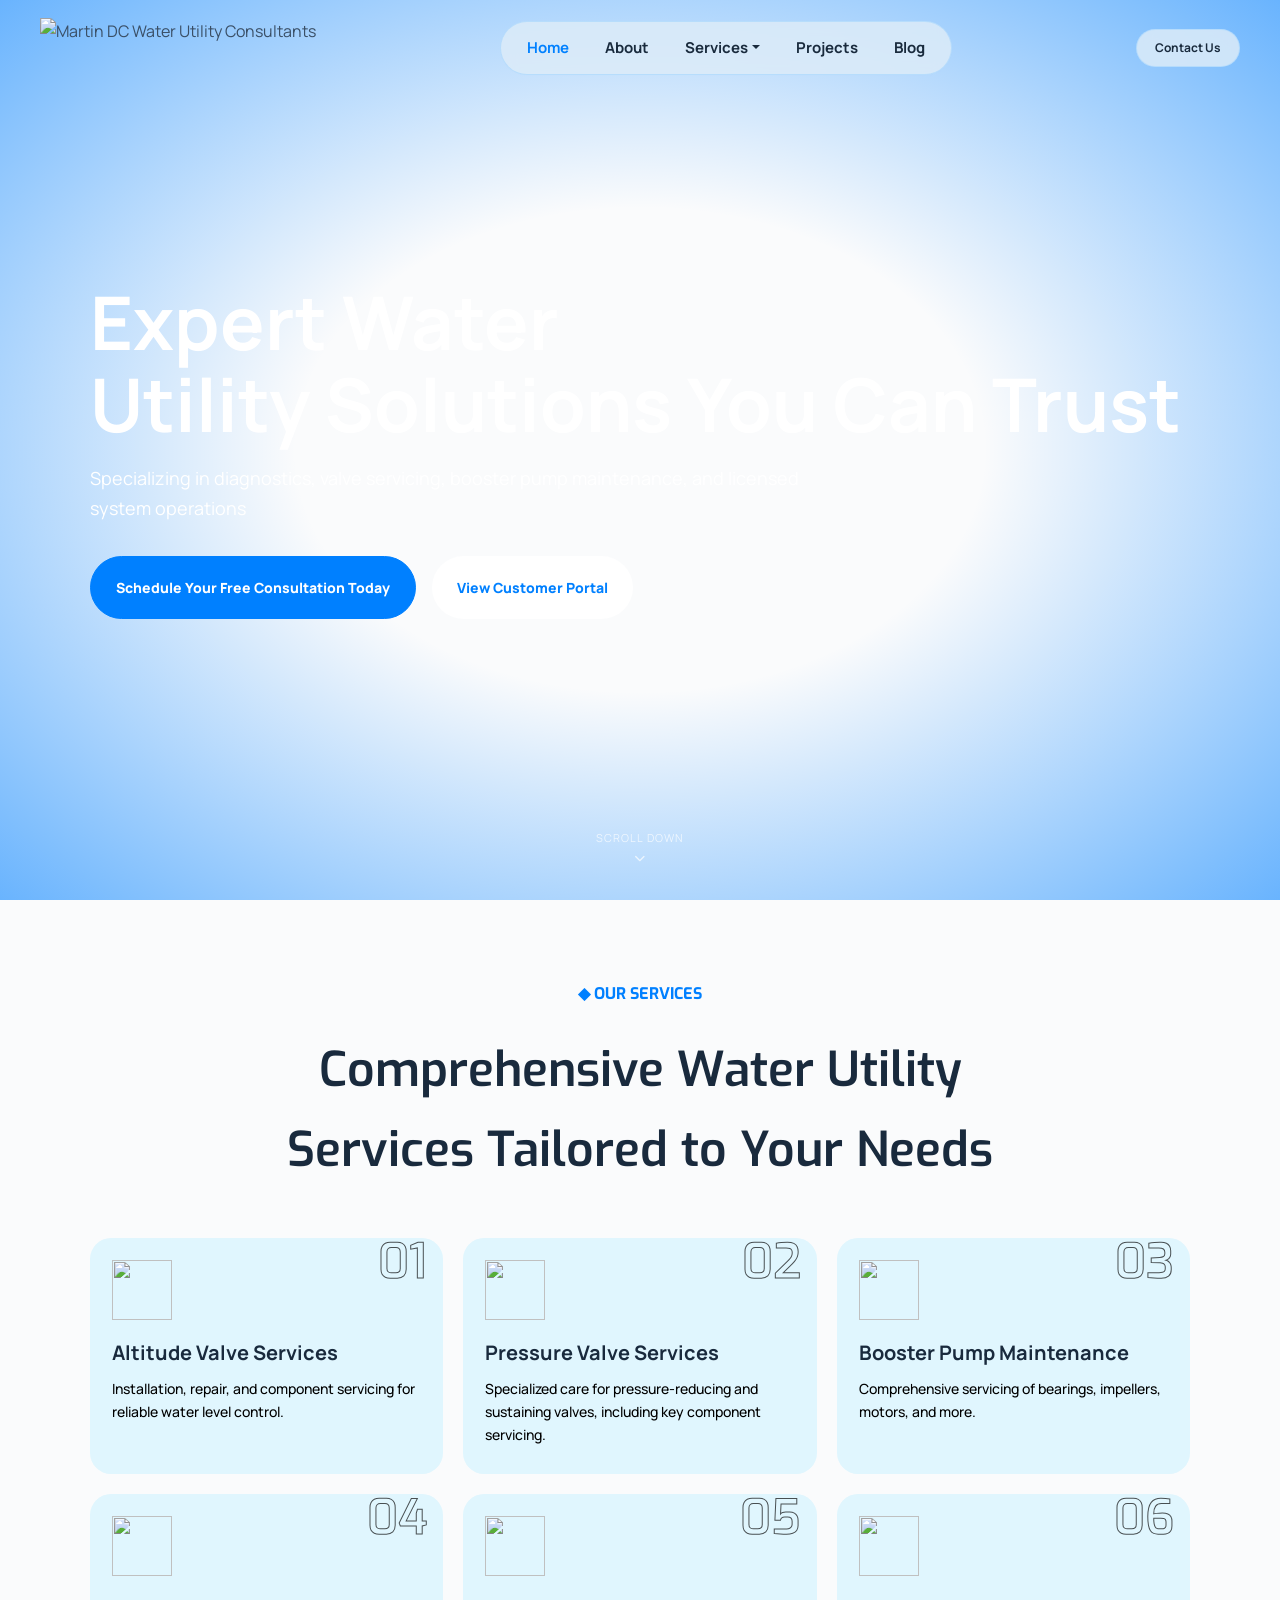
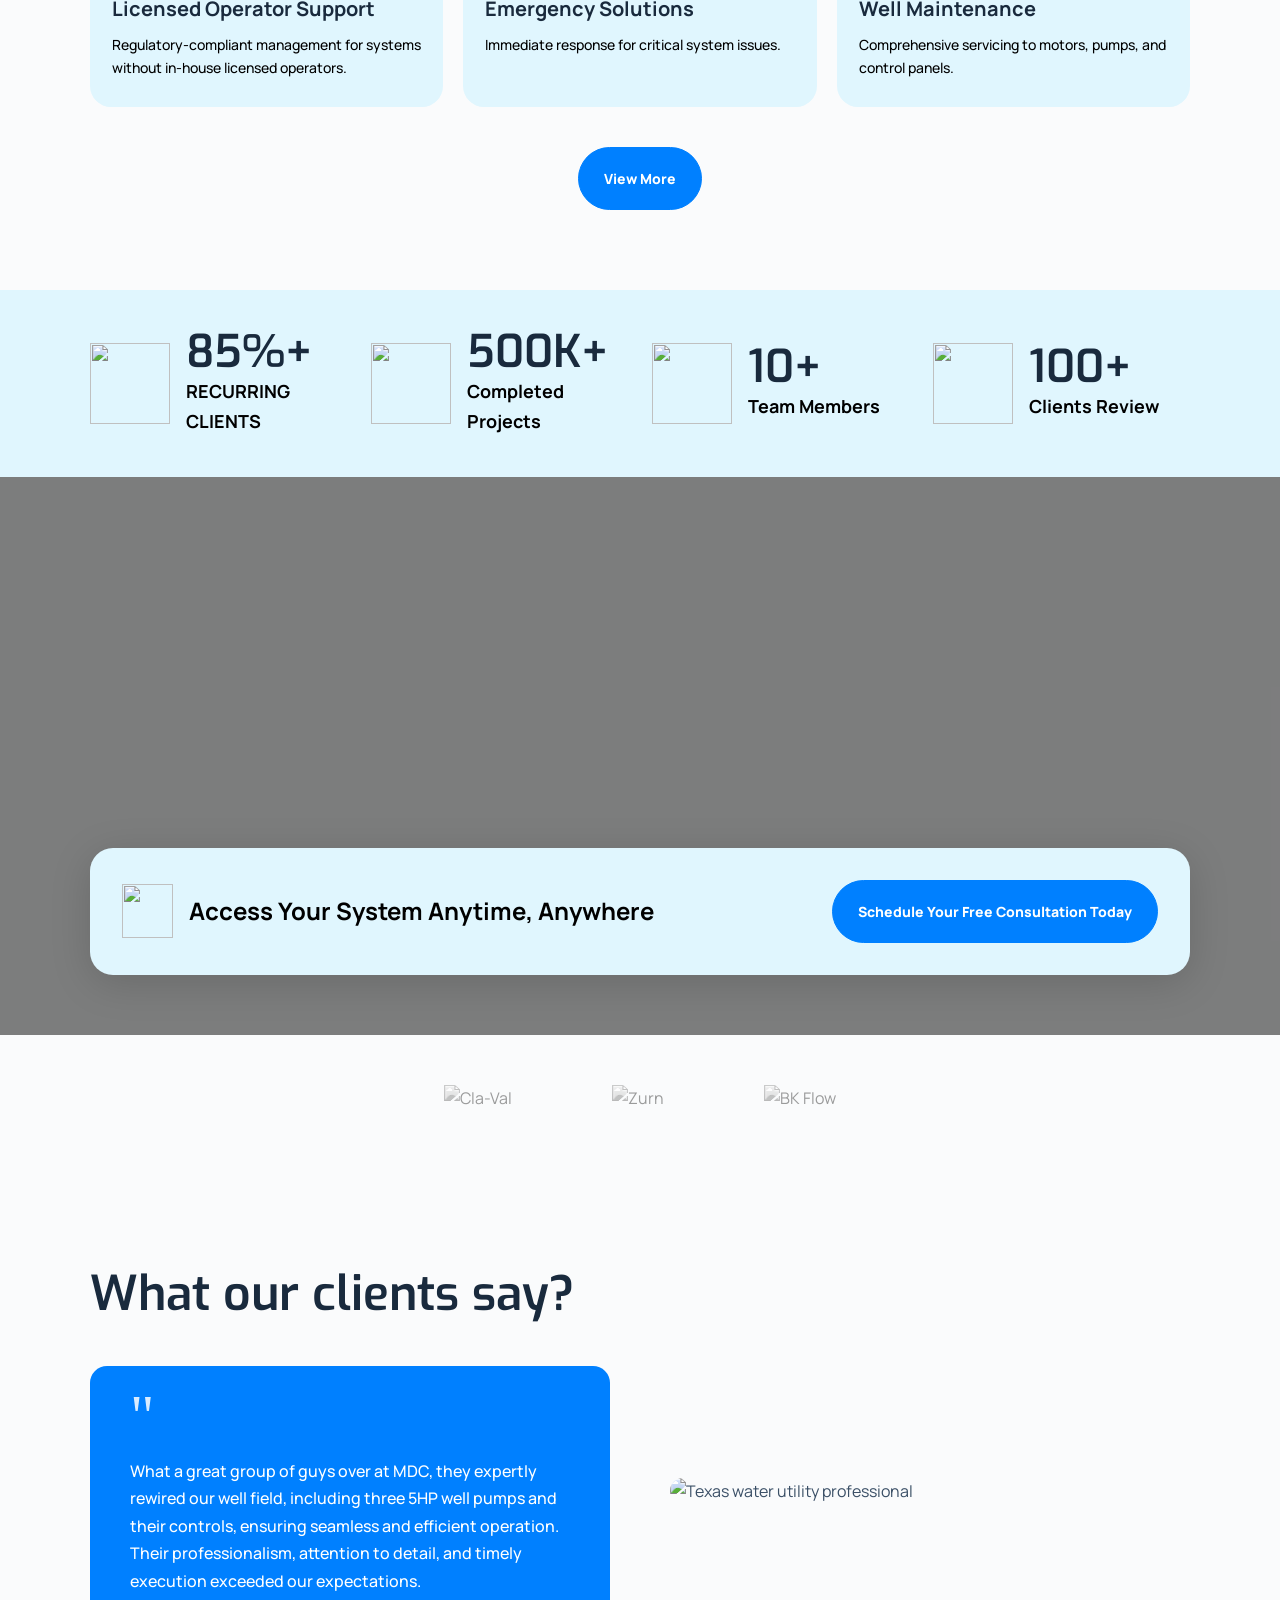
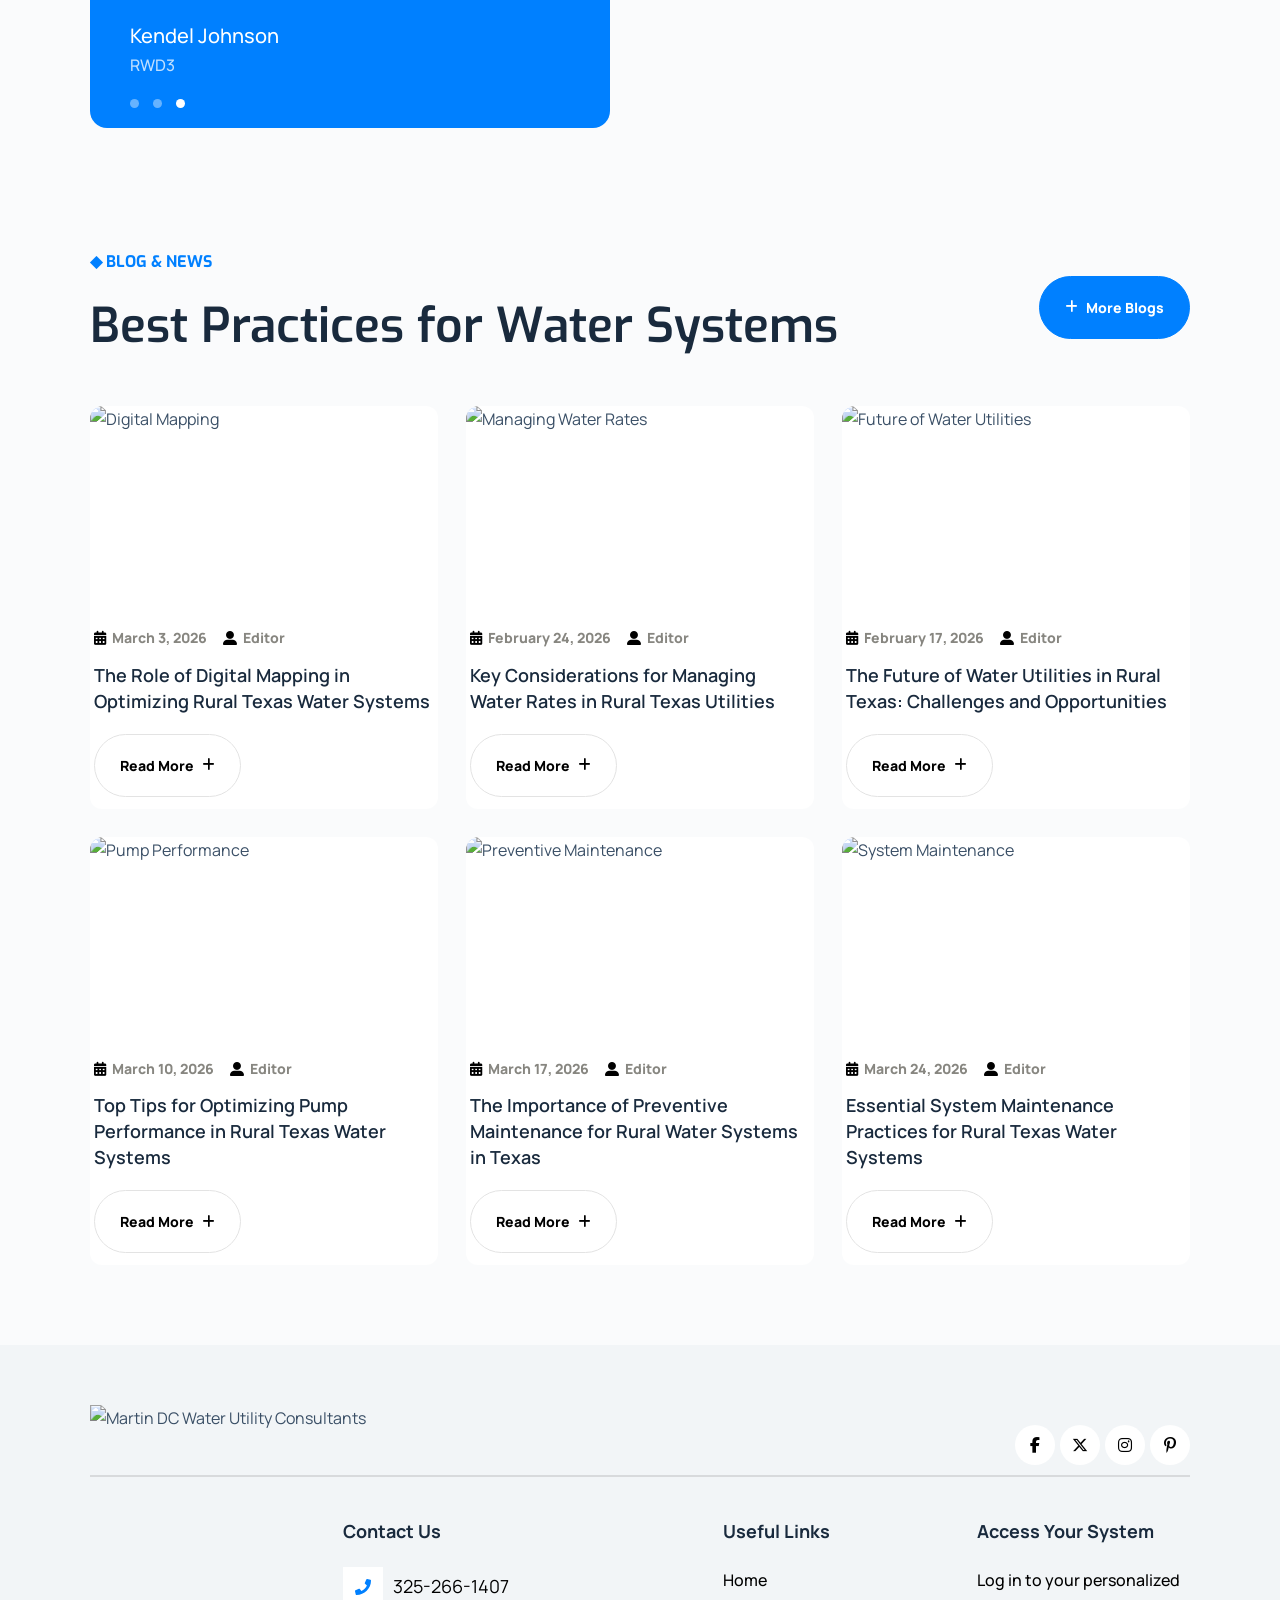
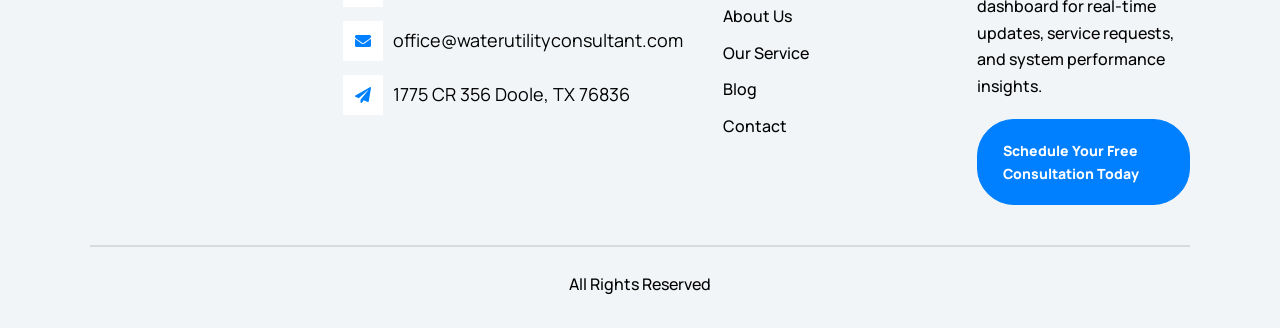
==== index.html @ b69b3b94 "Add files via upload" ====
<!DOCTYPE html>
<html lang="en-US">
<head>
  <meta charset="UTF-8">
  <meta name="viewport" content="width=device-width, initial-scale=1, maximum-scale=5, viewport-fit=cover">
  <title>Martin DC Water Utility Consultants – Expert Water Utility Solutions in Texas</title>
  <meta name="description" content="Martin DC Water Utility Consultants specializes in altitude valve services, pressure valves, booster pump maintenance, and licensed operator support for rural Texas water systems.">
  <meta name="robots" content="index, follow">
  <link rel="icon" href="https://waterutilityconsultant.com/wp-content/uploads/2025/01/Picture33-150x150.png" sizes="32x32">
  <link rel="preconnect" href="https://fonts.googleapis.com">
  <link rel="preconnect" href="https://fonts.gstatic.com" crossorigin>
  <link href="https://fonts.googleapis.com/css2?family=Exo:wght@400;500;600;700;800;900&family=Manrope:wght@400;500;600;700;800&family=Inter:wght@400;500;600&display=swap" rel="stylesheet">
  <link rel="stylesheet" href="https://cdnjs.cloudflare.com/ajax/libs/font-awesome/6.5.0/css/all.min.css">
  <style>
    *,*::before,*::after{box-sizing:border-box;margin:0;padding:0}
    html{scroll-behavior:smooth}
    body{font-family:'Manrope',sans-serif;font-size:16px;color:#3A4F66;background:#FAFBFC;line-height:1.65;-webkit-font-smoothing:antialiased}
    img{max-width:100%;display:block}
    a{text-decoration:none;color:inherit}
    ul{list-style:none}
    :root{--blue:#0080FF;--blue-light:#E0F6FE;--navy:#192a3d;--navy-mid:#3A4F66;--color-6:#f2f5f7;--max-w:1290px;--nav-pill-bg:rgba(220,235,248,0.85);--nav-pill-border:rgba(180,219,252,0.90)}
    .container{max-width:var(--max-w);margin:0 auto;padding:0 90px}

    /* NAV */
    #main-nav{position:fixed;top:0;left:0;right:0;z-index:1000;padding:18px 40px;transition:background .3s,box-shadow .3s}
    #main-nav.scrolled{background:rgba(255,255,255,0.97);box-shadow:0 2px 20px rgba(0,0,0,0.08)}
    .nav-inner{max-width:var(--max-w);margin:0 auto;display:flex;align-items:center;justify-content:space-between}
    .nav-logo img{height:60px;width:auto}
    .nav-pill{display:flex;align-items:center;gap:4px;background:var(--nav-pill-bg);border:1px solid var(--nav-pill-border);backdrop-filter:blur(8px);-webkit-backdrop-filter:blur(8px);border-radius:50px;padding:6px 10px}
    .nav-pill a{font-family:'Manrope',sans-serif;font-size:15px;font-weight:700;color:var(--navy);padding:8px 16px;border-radius:50px;transition:background .2s;white-space:nowrap}
    .nav-pill a:hover{background:rgba(180,219,252,0.30)}
    .nav-pill a.current{color:var(--blue)}
    .nav-dropdown{position:relative}
    .nav-dropdown>a{display:flex;align-items:center;gap:4px}
    .nav-dropdown>a::after{content:'';border:4px solid transparent;border-top-color:var(--navy);margin-top:2px}
    .dropdown-menu{display:none;position:absolute;top:calc(100% + 10px);left:50%;transform:translateX(-50%);background:rgba(255,255,255,0.97);border:1px solid #e1e8ed;border-radius:12px;box-shadow:0 10px 40px rgba(0,0,0,0.12);padding:8px 0;min-width:220px;z-index:100}
    .nav-dropdown:hover .dropdown-menu{display:block}
    .dropdown-menu a{display:block;padding:10px 20px;font-size:13px;font-weight:600;color:var(--navy);transition:background .15s}
    .dropdown-menu a:hover{background:var(--blue-light);color:var(--blue)}
    .nav-contact{font-family:'Manrope',sans-serif;font-size:12px;font-weight:700;color:var(--navy);background:var(--nav-pill-bg);border:1px solid var(--nav-pill-border);backdrop-filter:blur(8px);border-radius:50px;padding:8px 18px;transition:background .2s,color .2s;white-space:nowrap}
    .nav-contact:hover{background:rgba(0,128,255,0.15);color:var(--blue)}
    .nav-hamburger{display:none;flex-direction:column;gap:5px;cursor:pointer;padding:6px;background:none;border:none}
    .nav-hamburger span{display:block;width:24px;height:2px;background:#fff;border-radius:2px;transition:.3s}
    #main-nav.scrolled .nav-hamburger span{background:var(--navy)}
    .mobile-menu{display:none;position:fixed;top:0;left:0;right:0;bottom:0;background:rgba(255,255,255,0.98);z-index:999;flex-direction:column;align-items:center;justify-content:center;gap:24px}
    .mobile-menu.open{display:flex}
    .mobile-menu a{font-family:'Manrope',sans-serif;font-size:20px;font-weight:700;color:var(--navy)}
    .mobile-menu a:hover{color:var(--blue)}
    .mobile-menu-close{position:absolute;top:20px;right:24px;font-size:28px;cursor:pointer;color:var(--navy);background:none;border:none}
    .mobile-sub{display:flex;flex-direction:column;align-items:center;gap:12px}
    .mobile-sub a{font-size:15px !important;color:var(--navy-mid) !important}

    /* HERO */
    .hero{position:relative;min-height:100vh;display:flex;align-items:center;overflow:hidden}
    .hero video{position:absolute;inset:0;width:100%;height:100%;object-fit:cover;z-index:0}
    .hero-overlay{position:absolute;inset:0;z-index:1;background:radial-gradient(at center center,rgba(0,128,255,0) 38%,#0080FF 100%);opacity:0.58}
    .hero-inner{position:relative;z-index:2;padding:0 90px;max-width:var(--max-w);margin:0 auto;width:100%}
    .hero h1{font-family:'Manrope',sans-serif;font-size:74px;font-weight:700;color:#fff;line-height:1.1;text-transform:capitalize}
    .hero-sub{color:#fff;font-size:18px;font-weight:400;max-width:69%;margin:20px 0 32px;line-height:1.65}
    .hero-btns{display:flex;gap:16px;flex-wrap:wrap}
    .hero-scroll{position:absolute;bottom:36px;left:50%;transform:translateX(-50%);z-index:2;display:flex;flex-direction:column;align-items:center;gap:6px;color:rgba(255,255,255,0.7);font-size:11px;font-weight:400;letter-spacing:.1em;text-transform:uppercase}

    /* BUTTONS */
    .btn-primary{display:inline-flex;align-items:center;justify-content:center;font-family:'Manrope',sans-serif;font-size:14px;font-weight:800;text-transform:capitalize;color:#fff;background:var(--blue);border:1px solid var(--blue);border-radius:37px;padding:19px 25px;transition:background .25s,color .25s;cursor:pointer}
    .btn-primary:hover{background:#fff;color:var(--blue)}
    .btn-secondary{display:inline-flex;align-items:center;justify-content:center;font-family:'Manrope',sans-serif;font-size:14px;font-weight:800;text-transform:capitalize;color:var(--blue);background:#fff;border-radius:37px;padding:19px 25px;transition:background .25s,color .25s;cursor:pointer}
    .btn-secondary:hover{background:var(--blue);color:#fff}

    /* SERVICES */
    .services{padding:80px 0;background:url('https://waterutilityconsultant.com/wp-content/uploads/2025/01/Group-34.png') center center/cover no-repeat}
    .services-label{display:inline-flex;align-items:center;gap:10px;color:var(--blue);font-family:'Exo',sans-serif;font-size:16px;font-weight:700;text-transform:uppercase;margin-bottom:24px}
    .services-title{font-family:'Exo',sans-serif;font-size:48px;font-weight:600;color:var(--navy);text-align:center;max-width:72%;margin:0 auto 48px}
    .svc-grid{display:grid;grid-template-columns:repeat(3,1fr);gap:20px;margin-bottom:40px}
    .svc-card{background:var(--blue-light);border-radius:21px;padding:22px 22px 28px;position:relative;overflow:hidden}
    .svc-num{position:absolute;top:0;right:16px;font-family:'Exo',sans-serif;font-size:48px;font-weight:600;color:transparent;-webkit-text-stroke:1px rgba(0,0,0,0.68);line-height:1}
    .svc-icon{width:60px;height:60px;margin-bottom:16px}
    .svc-card h3{font-family:'Manrope',sans-serif;font-size:20px;font-weight:700;color:var(--navy);margin-bottom:8px}
    .svc-card p{font-family:'Manrope',sans-serif;font-size:14px;font-weight:500;color:#000;line-height:1.65}
    .svc-foot{text-align:center}

    /* STATS */
    .stats{background:var(--blue-light);padding:40px 0}
    .stats-grid{display:grid;grid-template-columns:repeat(4,1fr);gap:24px}
    .stat-item{display:flex;align-items:center;gap:16px}
    .stat-item img{width:80px;height:81px;flex-shrink:0}
    .stat-num{font-family:'Exo',sans-serif;font-size:45px;font-weight:600;color:var(--navy);line-height:1;margin-bottom:2px}
    .stat-label{font-family:'Manrope',sans-serif;font-size:18px;font-weight:700;color:#000}

    /* VIDEO CTA */
    .cta-band{position:relative;min-height:62vh;overflow:hidden}
    .cta-band video{position:absolute;inset:0;width:100%;height:100%;object-fit:cover;z-index:0}
    .cta-band-overlay{position:absolute;inset:0;background:rgba(0,0,0,0.50);z-index:1}
    .cta-float{position:relative;z-index:2;max-width:var(--max-w);margin:0 auto;padding:0 90px;min-height:62vh;display:flex;align-items:flex-end;padding-bottom:60px}
    .cta-card{background:var(--blue-light);border-radius:23px;padding:32px;display:flex;align-items:center;justify-content:space-between;gap:24px;width:100%;margin-top:-106px;box-shadow:0 8px 40px rgba(0,0,0,0.15)}
    .cta-card-left{display:flex;align-items:center;gap:16px}
    .cta-card-left img{width:51px;height:54px;flex-shrink:0}
    .cta-card-left h3{font-family:'Manrope',sans-serif;font-size:24px;font-weight:700;color:#000}

    /* PARTNERS */
    .partners{padding:50px 0}
    .partners-inner{display:flex;align-items:center;justify-content:center;gap:100px;flex-wrap:wrap}
    .partners-inner img{height:40px;width:auto;object-fit:contain;filter:grayscale(1) opacity(0.55);transition:filter .25s}
    .partners-inner img:hover{filter:grayscale(0) opacity(1)}

    /* TESTIMONIALS */
    .testimonials{padding:80px 0;background:url('https://waterutilityconsultant.com/wp-content/uploads/2025/01/Section-10.png') center center/cover no-repeat}
    .testi-wrap{max-width:var(--max-w);margin:0 auto;padding:0 90px;display:grid;grid-template-columns:1fr 1fr;gap:60px;align-items:center;width:100%}
    .testi-left h2{font-family:'Exo',sans-serif;font-size:48px;font-weight:600;color:var(--navy);margin-bottom:32px}
    .testi-blue-card{background:var(--blue);border-radius:17px;padding:20px 40px}
    .quote-icon{font-size:60px;line-height:1;color:#fff;font-family:Georgia,serif;opacity:.85;margin-bottom:12px}
    .testi-blue-card blockquote{font-family:'Manrope',sans-serif;font-size:16px;font-weight:500;font-style:normal;color:#fff;line-height:1.72;margin-bottom:24px}
    .testi-name{font-family:'Manrope',sans-serif;font-size:20px;font-weight:500;color:#fff}
    .testi-org{font-family:'Manrope',sans-serif;font-size:16px;font-weight:500;color:rgba(255,255,255,0.75)}
    .testi-dots{display:flex;gap:14px;margin-top:20px}
    .testi-dot{width:9px;height:9px;border-radius:50%;background:rgba(255,255,255,0.4);border:none;cursor:pointer;transition:background .2s}
    .testi-dot.active{background:#fff}
    .testi-right img{width:100%;border-radius:15px 0 0 15px}

    /* BLOG */
    .blog-section{padding:40px 0 80px}
    .blog-head{display:flex;align-items:flex-start;justify-content:space-between;margin-bottom:40px;gap:20px}
    .blog-label{display:inline-flex;align-items:center;gap:10px;color:var(--blue);font-family:'Exo',sans-serif;font-size:16px;font-weight:700;text-transform:uppercase;margin-bottom:12px}
    .blog-head h2{font-family:'Exo',sans-serif;font-size:48px;font-weight:600;color:var(--navy)}
    .btn-more-blogs{display:inline-flex;align-items:center;gap:8px;background:var(--blue);color:#fff;border:1px solid var(--blue);border-radius:37px;padding:19px 25px;font-family:'Manrope',sans-serif;font-size:14px;font-weight:800;text-transform:capitalize;transition:background .25s,color .25s;align-self:center}
    .btn-more-blogs:hover{background:#fff;color:var(--blue)}
    .blog-grid{display:grid;grid-template-columns:repeat(3,1fr);gap:28px}
    .blog-card{border-radius:12px;overflow:hidden;background:#fff;transition:box-shadow .2s,transform .2s}
    .blog-card:hover{box-shadow:0 6px 28px rgba(25,42,61,0.10);transform:translateY(-3px)}
    .blog-card img{width:100%;height:200px;object-fit:cover;border-radius:12px 12px 0 0}
    .blog-body{padding:20px 4px 12px}
    .blog-meta{display:flex;gap:16px;font-family:'Manrope',sans-serif;font-size:14px;font-weight:800;color:#878680;margin-bottom:12px}
    .blog-meta i{color:#000;margin-right:3px}
    .blog-card h3{font-family:'Manrope',sans-serif;font-size:18px;font-weight:600;color:var(--navy);line-height:1.45;margin-bottom:20px}
    .btn-read-more{display:inline-flex;align-items:center;gap:8px;flex-direction:row-reverse;font-family:'Manrope',sans-serif;font-size:14px;font-weight:800;text-transform:capitalize;color:#000;background:transparent;border:1px solid #E3E3E3;border-radius:37px;padding:19px 25px;transition:background .25s,color .25s}
    .btn-read-more:hover{background:var(--blue);color:#fff;border-color:var(--blue)}

    /* FOOTER */
    footer{background:var(--color-6);background-image:url('https://waterutilityconsultant.com/wp-content/uploads/2025/01/Footer.png');background-size:cover;background-position:center;padding:60px 0 30px}
    .footer-top{display:flex;align-items:flex-end;justify-content:space-between;padding-bottom:10px;border-bottom:2px solid rgba(0,0,0,0.11);flex-wrap:wrap;gap:20px}
    .footer-logo img{height:60px;width:auto}
    .footer-social{display:flex;gap:5px}
    .footer-social a{width:40px;height:40px;border-radius:50%;background:#fff;display:flex;align-items:center;justify-content:center;color:#000;font-size:16px;transition:background .2s,color .2s}
    .footer-social a:hover{background:var(--blue);color:#fff}
    .footer-cols{display:grid;grid-template-columns:1fr 1fr 1fr 1fr;gap:40px;padding:40px 0;border-bottom:2px solid rgba(0,0,0,0.11)}
    .footer-col h2{font-family:'Manrope',sans-serif;font-size:18px;font-weight:700;color:var(--navy);margin-bottom:20px}
    .footer-contact-item{font-family:'Manrope',sans-serif;font-size:18px;font-weight:400;color:#000;display:flex;align-items:center;gap:10px;margin-bottom:14px}
    .footer-contact-item:hover{color:var(--blue)}
    .footer-contact-item svg{flex-shrink:0}
    .footer-links{display:flex;flex-direction:column;gap:10px}
    .footer-links a{font-family:'Manrope',sans-serif;font-size:16px;font-weight:500;color:#000;text-transform:capitalize;transition:color .2s}
    .footer-links a:hover{color:var(--blue)}
    .footer-portal-desc{font-family:'Manrope',sans-serif;font-size:16px;font-weight:500;color:#000;line-height:1.65;margin-bottom:20px}
    .footer-bottom{padding-top:24px;text-align:center}
    .footer-bottom p{font-family:'Manrope',sans-serif;font-size:16px;font-weight:500;color:#000}

    /* RESPONSIVE */
    @media(max-width:1024px){
      .container{padding:0 40px}
      .hero-inner{padding:0 40px}
      .hero h1{font-size:45px}
      .hero-sub{max-width:78%;font-size:16px}
      .svc-grid{grid-template-columns:repeat(2,1fr)}
      .stats-grid{grid-template-columns:repeat(2,1fr);gap:36px}
      .cta-float{padding:0 40px 60px}
      .testi-wrap{padding:0 40px;grid-template-columns:1fr}
      .testi-left h2{font-size:30px}
      .testi-right{display:none}
      .blog-grid{grid-template-columns:repeat(2,1fr)}
      .footer-cols{grid-template-columns:1fr 1fr;gap:30px}
    }
    @media(max-width:767px){
      .container{padding:0 20px}
      .hero-inner{padding:0 20px}
      #main-nav{padding:14px 20px}
      .nav-pill{display:none}
      .nav-contact{display:none}
      .nav-hamburger{display:flex}
      .hero h1{font-size:30px}
      .hero-sub{max-width:100%;font-size:16px}
      .hero-btns{flex-direction:column}
      .svc-grid{grid-template-columns:1fr}
      .services-title{font-size:30px;max-width:100%}
      .stats-grid{grid-template-columns:1fr 1fr;gap:24px}
      .cta-float{padding:0 20px 40px;min-height:45vh}
      .cta-card{flex-direction:column;margin-top:0}
      .testimonials{padding:40px 0}
      .testi-wrap{padding:0 20px}
      .blog-section{padding:40px 0 60px}
      .blog-head h2{font-size:30px}
      .blog-grid{grid-template-columns:1fr}
      .footer-cols{grid-template-columns:1fr;gap:28px}
      .partners-inner{gap:40px}
    }
  </style>
</head>
<body>

<!-- NAV -->
<nav id="main-nav">
  <div class="nav-inner">
    <a class="nav-logo" href="index.html">
      <img src="https://waterutilityconsultant.com/wp-content/uploads/2025/01/company_logo-1.svg" alt="Martin DC Water Utility Consultants">
    </a>
    <div class="nav-pill">
      <a href="index.html" class="current">Home</a>
      <a href="about.html">About</a>
      <div class="nav-dropdown">
        <a href="services.html">Services</a>
        <div class="dropdown-menu">
          <a href="altitude-valve-services.html">Altitude Valve Services</a>
          <a href="pressure-valve-services.html">Pressure Valve Services</a>
          <a href="booster-pump-maintenance.html">Booster Pump Maintenance</a>
          <a href="licensed-operator-support.html">Licensed Operator Support</a>
          <a href="emergency-solutions.html">Emergency Solutions</a>
          <a href="well-maintenance.html">Well Maintenance</a>
        </div>
      </div>
      <a href="projects.html">Projects</a>
      <a href="blog.html">Blog</a>
    </div>
    <a href="contact.html" class="nav-contact">Contact Us</a>
    <button class="nav-hamburger" id="hamburger" aria-label="Open menu">
      <span></span><span></span><span></span>
    </button>
  </div>
</nav>

<div class="mobile-menu" id="mobile-menu">
  <button class="mobile-menu-close" id="mobile-close" aria-label="Close menu">&#10005;</button>
  <a href="index.html">Home</a>
  <a href="about.html">About</a>
  <div class="mobile-sub">
    <a href="services.html">Services</a>
    <a href="altitude-valve-services.html">Altitude Valve Services</a>
    <a href="pressure-valve-services.html">Pressure Valve Services</a>
    <a href="booster-pump-maintenance.html">Booster Pump Maintenance</a>
    <a href="licensed-operator-support.html">Licensed Operator Support</a>
    <a href="emergency-solutions.html">Emergency Solutions</a>
    <a href="well-maintenance.html">Well Maintenance</a>
  </div>
  <a href="projects.html">Projects</a>
  <a href="blog.html">Blog</a>
  <a href="contact.html">Contact Us</a>
</div>

<!-- HERO -->
<section class="hero">
  <video autoplay muted loop playsinline poster="https://waterutilityconsultant.com/wp-content/uploads/2025/01/Blog-1-WUI-Photo.png" aria-hidden="true">
    <source src="https://waterutilityconsultant.com/wp-content/uploads/2025/01/1571685_Water_Sewage_1920x1080.mp4" type="video/mp4">
  </video>
  <div class="hero-overlay" aria-hidden="true"></div>
  <div class="hero-inner">
    <h1>Expert Water<br>Utility Solutions You Can Trust</h1>
    <p class="hero-sub">Specializing in diagnostics, valve servicing, booster pump maintenance, and licensed system operations</p>
    <div class="hero-btns">
      <a href="contact.html" class="btn-primary">Schedule Your Free Consultation Today</a>
      <a href="portal.html" class="btn-secondary">View Customer Portal</a>
    </div>
  </div>
  <div class="hero-scroll" aria-hidden="true">
    <span>Scroll Down</span>
    <i class="fas fa-chevron-down"></i>
  </div>
</section>

<!-- SERVICES -->
<section class="services" id="services">
  <div class="container">
    <div style="text-align:center;">
      <div class="services-label">&#9670; Our Services</div>
      <h2 class="services-title">Comprehensive Water Utility Services Tailored to Your Needs</h2>
    </div>
    <div class="svc-grid">
      <div class="svc-card"><span class="svc-num">01</span><img class="svc-icon" src="https://waterutilityconsultant.com/wp-content/uploads/2025/01/Background-13.png" alt=""><h3>Altitude Valve Services</h3><p>Installation, repair, and component servicing for reliable water level control.</p></div>
      <div class="svc-card"><span class="svc-num">02</span><img class="svc-icon" src="https://waterutilityconsultant.com/wp-content/uploads/2025/01/Group-32-1.png" alt=""><h3>Pressure Valve Services</h3><p>Specialized care for pressure-reducing and sustaining valves, including key component servicing.</p></div>
      <div class="svc-card"><span class="svc-num">03</span><img class="svc-icon" src="https://waterutilityconsultant.com/wp-content/uploads/2025/01/Group-33-1.png" alt=""><h3>Booster Pump Maintenance</h3><p>Comprehensive servicing of bearings, impellers, motors, and more.</p></div>
      <div class="svc-card"><span class="svc-num">04</span><img class="svc-icon" src="https://waterutilityconsultant.com/wp-content/uploads/2025/01/Background-15.png" alt=""><h3>Licensed Operator Support</h3><p>Regulatory-compliant management for systems without in-house licensed operators.</p></div>
      <div class="svc-card"><span class="svc-num">05</span><img class="svc-icon" src="https://waterutilityconsultant.com/wp-content/uploads/2025/01/Background-14.png" alt=""><h3>Emergency Solutions</h3><p>Immediate response for critical system issues.</p></div>
      <div class="svc-card"><span class="svc-num">06</span><img class="svc-icon" src="https://waterutilityconsultant.com/wp-content/uploads/2025/01/Background-13.png" alt=""><h3>Well Maintenance</h3><p>Comprehensive servicing to motors, pumps, and control panels.</p></div>
    </div>
    <div class="svc-foot"><a href="services.html" class="btn-primary">View More</a></div>
  </div>
</section>

<!-- STATS -->
<section class="stats">
  <div class="container">
    <div class="stats-grid">
      <div class="stat-item"><img src="https://waterutilityconsultant.com/wp-content/uploads/2025/01/Border.png" alt=""><div><div class="stat-num">85%+</div><div class="stat-label">RECURRING CLIENTS</div></div></div>
      <div class="stat-item"><img src="https://waterutilityconsultant.com/wp-content/uploads/2025/01/Border-1.png" alt=""><div><div class="stat-num">500K+</div><div class="stat-label">Completed Projects</div></div></div>
      <div class="stat-item"><img src="https://waterutilityconsultant.com/wp-content/uploads/2025/01/Border-2.png" alt=""><div><div class="stat-num">10+</div><div class="stat-label">Team Members</div></div></div>
      <div class="stat-item"><img src="https://waterutilityconsultant.com/wp-content/uploads/2025/01/Border-3.png" alt=""><div><div class="stat-num">100+</div><div class="stat-label">Clients Review</div></div></div>
    </div>
  </div>
</section>

<!-- VIDEO CTA BAND -->
<section class="cta-band">
  <video autoplay muted loop playsinline aria-hidden="true">
    <source src="https://waterutilityconsultant.com/wp-content/uploads/2025/01/4935545_Person_People_1920x1080.mp4" type="video/mp4">
  </video>
  <div class="cta-band-overlay" aria-hidden="true"></div>
  <div class="cta-float">
    <div class="cta-card">
      <div class="cta-card-left">
        <img src="https://waterutilityconsultant.com/wp-content/uploads/2025/01/Frame-1.png" alt="">
        <h3>Access Your System Anytime, Anywhere</h3>
      </div>
      <a href="contact.html" class="btn-primary" style="flex-shrink:0;">Schedule Your Free Consultation Today</a>
    </div>
  </div>
</section>

<!-- PARTNERS -->
<section class="partners">
  <div class="container">
    <div class="partners-inner">
      <img src="https://waterutilityconsultant.com/wp-content/uploads/2025/01/cla-val-LOGO.webp" alt="Cla-Val" loading="lazy">
      <img src="https://waterutilityconsultant.com/wp-content/uploads/2025/01/zurn-logo-blue.svg" alt="Zurn" loading="lazy">
      <img src="https://waterutilityconsultant.com/wp-content/uploads/2025/01/bkflowlogo.png" alt="BK Flow" loading="lazy">
    </div>
  </div>
</section>

<!-- TESTIMONIALS -->
<section class="testimonials">
  <div class="testi-wrap">
    <div class="testi-left">
      <h2>What our clients say?</h2>
      <div class="testi-blue-card">
        <div class="quote-icon">"</div>
        <blockquote id="testi-quote">What a great group of guys over at MDC, they expertly rewired our well field, including three 5HP well pumps and their controls, ensuring seamless and efficient operation. Their professionalism, attention to detail, and timely execution exceeded our expectations.</blockquote>
        <div class="testi-name" id="testi-name">Kendel Johnson</div>
        <div class="testi-org" id="testi-org">RWD3</div>
        <div class="testi-dots">
          <button class="testi-dot" onclick="goTesti(0)" aria-label="Testimonial 1"></button>
          <button class="testi-dot" onclick="goTesti(1)" aria-label="Testimonial 2"></button>
          <button class="testi-dot active" onclick="goTesti(2)" aria-label="Testimonial 3"></button>
        </div>
      </div>
    </div>
    <div class="testi-right">
      <img src="https://waterutilityconsultant.com/wp-content/uploads/2025/01/home-page-what-our-clients-say-image.png" alt="Texas water utility professional" loading="lazy">
    </div>
  </div>
</section>

<!-- BLOG -->
<section class="blog-section">
  <div class="container">
    <div class="blog-head">
      <div>
        <div class="blog-label">&#9670; Blog &amp; News</div>
        <h2>Best Practices for Water Systems</h2>
      </div>
      <a href="blog.html" class="btn-more-blogs"><i class="fas fa-plus"></i> More Blogs</a>
    </div>
    <div class="blog-grid">
      <div class="blog-card"><img src="https://waterutilityconsultant.com/wp-content/uploads/2025/01/Blog-3-WUI-Photo.png" alt="Digital Mapping" loading="lazy"><div class="blog-body"><div class="blog-meta"><span><i class="fas fa-calendar-alt"></i> March 3, 2026</span><span><i class="fas fa-user-alt"></i> Editor</span></div><h3>The Role of Digital Mapping in Optimizing Rural Texas Water Systems</h3><a class="btn-read-more" href="https://waterutilityconsultant.com/the-role-of-digital-mapping-in-optimizing-rural-texas-water-systems/" target="_blank" rel="noopener"><i class="fas fa-plus"></i> Read More</a></div></div>
      <div class="blog-card"><img src="https://waterutilityconsultant.com/wp-content/uploads/2025/01/Blog-2-WUI-Photo.png" alt="Managing Water Rates" loading="lazy"><div class="blog-body"><div class="blog-meta"><span><i class="fas fa-calendar-alt"></i> February 24, 2026</span><span><i class="fas fa-user-alt"></i> Editor</span></div><h3>Key Considerations for Managing Water Rates in Rural Texas Utilities</h3><a class="btn-read-more" href="https://waterutilityconsultant.com/key-considerations-for-managing-water-rates-in-rural-texas-utilities/" target="_blank" rel="noopener"><i class="fas fa-plus"></i> Read More</a></div></div>
      <div class="blog-card"><img src="https://waterutilityconsultant.com/wp-content/uploads/2025/01/Blog-1-WUI-Photo.png" alt="Future of Water Utilities" loading="lazy"><div class="blog-body"><div class="blog-meta"><span><i class="fas fa-calendar-alt"></i> February 17, 2026</span><span><i class="fas fa-user-alt"></i> Editor</span></div><h3>The Future of Water Utilities in Rural Texas: Challenges and Opportunities</h3><a class="btn-read-more" href="https://waterutilityconsultant.com/the-future-of-water-utilities-in-rural-texas-challenges-and-opportunities/" target="_blank" rel="noopener"><i class="fas fa-plus"></i> Read More</a></div></div>
      <div class="blog-card"><img src="https://waterutilityconsultant.com/wp-content/uploads/2025/01/Blog-3-SM-Photo.png" alt="Pump Performance" loading="lazy"><div class="blog-body"><div class="blog-meta"><span><i class="fas fa-calendar-alt"></i> March 10, 2026</span><span><i class="fas fa-user-alt"></i> Editor</span></div><h3>Top Tips for Optimizing Pump Performance in Rural Texas Water Systems</h3><a class="btn-read-more" href="https://waterutilityconsultant.com/top-tips-for-optimizing-pump-performance-in-rural-texas-water-systems/" target="_blank" rel="noopener"><i class="fas fa-plus"></i> Read More</a></div></div>
      <div class="blog-card"><img src="https://waterutilityconsultant.com/wp-content/uploads/2025/01/Blog-2-SM-Photo.png" alt="Preventive Maintenance" loading="lazy"><div class="blog-body"><div class="blog-meta"><span><i class="fas fa-calendar-alt"></i> March 17, 2026</span><span><i class="fas fa-user-alt"></i> Editor</span></div><h3>The Importance of Preventive Maintenance for Rural Water Systems in Texas</h3><a class="btn-read-more" href="https://waterutilityconsultant.com/the-importance-of-preventive-maintenance-for-rural-water-systems-in-texas/" target="_blank" rel="noopener"><i class="fas fa-plus"></i> Read More</a></div></div>
      <div class="blog-card"><img src="https://waterutilityconsultant.com/wp-content/uploads/2025/01/Blog-1-SM-Photo.png" alt="System Maintenance" loading="lazy"><div class="blog-body"><div class="blog-meta"><span><i class="fas fa-calendar-alt"></i> March 24, 2026</span><span><i class="fas fa-user-alt"></i> Editor</span></div><h3>Essential System Maintenance Practices for Rural Texas Water Systems</h3><a class="btn-read-more" href="https://waterutilityconsultant.com/essential-system-maintenance-practices-for-rural-texas-water-systems/" target="_blank" rel="noopener"><i class="fas fa-plus"></i> Read More</a></div></div>
    </div>
  </div>
</section>

<!-- FOOTER -->
<footer>
  <div class="container">
    <div class="footer-top">
      <div class="footer-logo"><a href="index.html"><img src="https://waterutilityconsultant.com/wp-content/uploads/2025/01/company_logo-1.svg" alt="Martin DC Water Utility Consultants"></a></div>
      <div class="footer-social">
        <a href="#" aria-label="Facebook"><i class="fab fa-facebook-f"></i></a>
        <a href="#" aria-label="Twitter"><i class="fab fa-x-twitter"></i></a>
        <a href="#" aria-label="Instagram"><i class="fab fa-instagram"></i></a>
        <a href="#" aria-label="Pinterest"><i class="fab fa-pinterest-p"></i></a>
      </div>
    </div>
    <div class="footer-cols">
      <div></div>
      <div class="footer-col">
        <h2>Contact Us</h2>
        <a class="footer-contact-item" href="tel:325-266-1407"><svg xmlns="http://www.w3.org/2000/svg" width="40" height="40" viewBox="0 0 40 40" fill="none"><rect width="40" height="40" fill="white"/><path d="M27.4062 12.7812C27.75 12.875 28 13.1562 28 13.5C28 21.5312 21.5 28 13.5 28C13.125 28 12.8438 27.7812 12.75 27.4375L12 24.1875C11.9375 23.8438 12.0938 23.4688 12.4375 23.3125L15.9375 21.8125C16.25 21.6875 16.5938 21.7812 16.8125 22.0312L18.375 23.9375C20.8125 22.7812 22.7812 20.7812 23.9062 18.4062L22 16.8438C21.75 16.625 21.6562 16.2812 21.7812 15.9688L23.2812 12.4688C23.4375 12.125 23.8125 11.9375 24.1562 12.0312L27.4062 12.7812Z" fill="#0080FF"/></svg>325-266-1407</a>
        <a class="footer-contact-item" href="mailto:office@waterutilityconsultant.com"><svg xmlns="http://www.w3.org/2000/svg" width="40" height="40" viewBox="0 0 40 40" fill="none"><rect width="40" height="40" fill="white"/><path d="M27.6875 17.9688C27.8125 17.875 28 17.9688 28 18.125V24.5C28 25.3438 27.3125 26 26.5 26H13.5C12.6562 26 12 25.3438 12 24.5V18.125C12 17.9688 12.1562 17.875 12.2812 17.9688C13 18.5312 13.9062 19.2188 17.0938 21.5312C17.75 22 18.875 23.0312 20 23.0312C21.0938 23.0312 22.25 22 22.875 21.5312C26.0625 19.2188 26.9688 18.5312 27.6875 17.9688ZM20 22C19.25 22.0312 18.2188 21.0938 17.6875 20.7188C13.5312 17.7188 13.2188 17.4375 12.2812 16.6875C12.0938 16.5625 12 16.3438 12 16.0938V15.5C12 14.6875 12.6562 14 13.5 14H26.5C27.3125 14 28 14.6875 28 15.5V16.0938C28 16.3438 27.875 16.5625 27.6875 16.6875C26.75 17.4375 26.4375 17.7188 22.2812 20.7188C21.75 21.0938 20.7188 22.0312 20 22Z" fill="#0080FF"/></svg>office@waterutilityconsultant.com</a>
        <span class="footer-contact-item"><svg xmlns="http://www.w3.org/2000/svg" width="40" height="40" viewBox="0 0 40 40" fill="none"><rect width="40" height="40" fill="white"/><path d="M26.875 12.125C27.4062 11.8125 28.0938 12.25 27.9688 12.875L25.7188 26.375C25.6562 26.875 25.125 27.1562 24.6875 26.9688L20.8125 25.3125L18.8125 27.75C18.375 28.2812 17.5 28 17.5 27.25V24.7188L25 15.5625C25.1562 15.375 24.9062 15.1562 24.75 15.3125L15.7812 23.2188L12.4375 21.8125C11.875 21.5938 11.8125 20.7812 12.375 20.4688L26.875 12.125Z" fill="#0080FF"/></svg>1775 CR 356 Doole, TX 76836</span>
      </div>
      <div class="footer-col">
        <h2>Useful Links</h2>
        <div class="footer-links">
          <a href="index.html">Home</a>
          <a href="about.html">About Us</a>
          <a href="services.html">Our Service</a>
          <a href="blog.html">Blog</a>
          <a href="contact.html">Contact</a>
        </div>
      </div>
      <div class="footer-col">
        <h2>Access Your System</h2>
        <p class="footer-portal-desc">Log in to your personalized dashboard for real-time updates, service requests, and system performance insights.</p>
        <a href="contact.html" class="btn-primary">Schedule Your Free Consultation Today</a>
      </div>
    </div>
    <div class="footer-bottom"><p>All Rights Reserved</p></div>
  </div>
</footer>

<script>
  const nav = document.getElementById('main-nav');
  window.addEventListener('scroll', () => nav.classList.toggle('scrolled', window.scrollY > 40));
  document.getElementById('hamburger').addEventListener('click', () => document.getElementById('mobile-menu').classList.add('open'));
  document.getElementById('mobile-close').addEventListener('click', () => document.getElementById('mobile-menu').classList.remove('open'));

  const testimonials = [
    { quote: "The team over at Martin Direct rebuilt three PRV valves and one altitude valve after a major system failure knocked them out. Their know-how, hard work, and down-to-earth approach got our water system back up and running like it should be.", name: "Cynthia Groswell", org: "Greenville RWD" },
    { quote: "Chris and the team at Martin DC provided exceptional service piping our 15,000-gallon steel water tank, completing the project on schedule, within budget, and with outstanding professionalism. Their attention to safety, quality, and communication made the process seamless and highly impressive.", name: "Chip Bair", org: "Red Rock Water System" },
    { quote: "What a great group of guys over at MDC, they expertly rewired our well field, including three 5HP well pumps and their controls, ensuring seamless and efficient operation. Their professionalism, attention to detail, and timely execution exceeded our expectations.", name: "Kendel Johnson", org: "RWD3" }
  ];
  let cur = 2;
  function goTesti(i) {
    cur = i;
    document.getElementById('testi-quote').textContent = testimonials[i].quote;
    document.getElementById('testi-name').textContent = testimonials[i].name;
    document.getElementById('testi-org').textContent = testimonials[i].org;
    document.querySelectorAll('.testi-dot').forEach((d, j) => d.classList.toggle('active', j === i));
  }
  setInterval(() => goTesti((cur + 1) % 3), 5500);
</script>
</body>
</html>
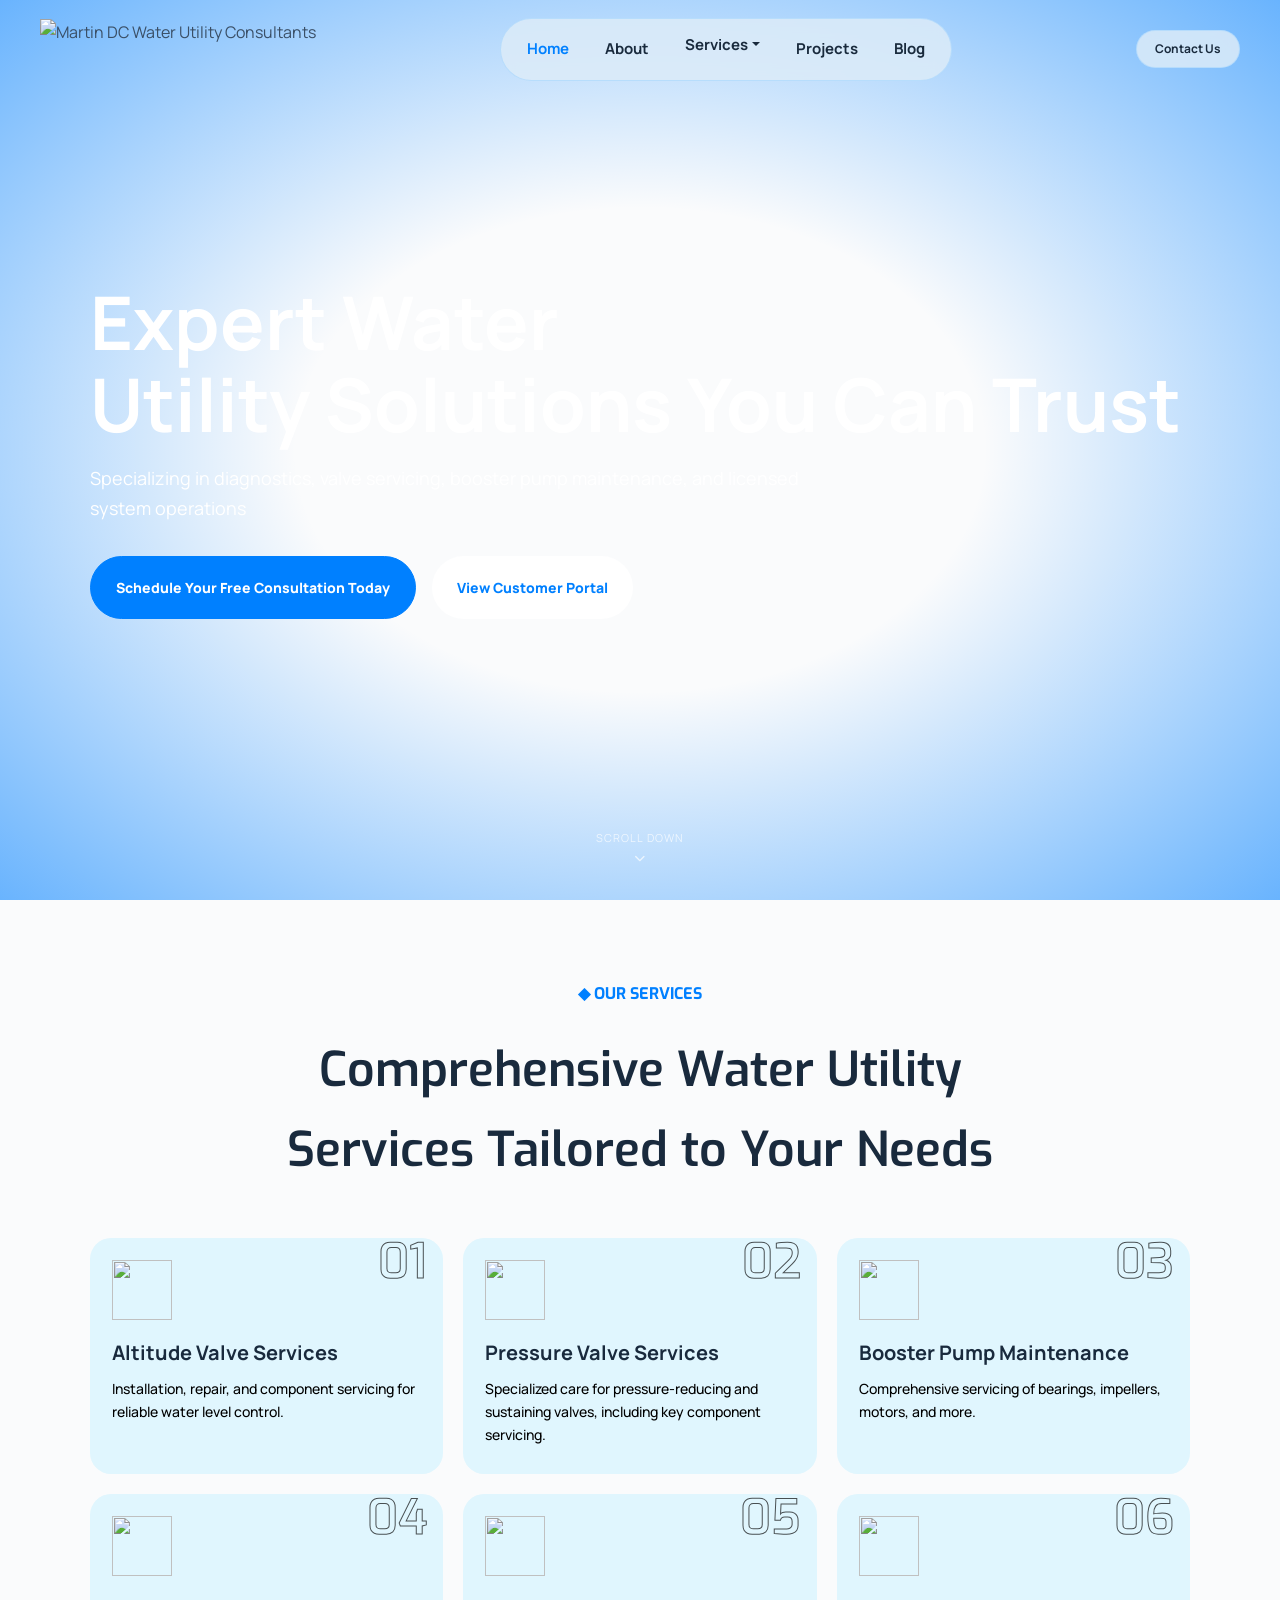
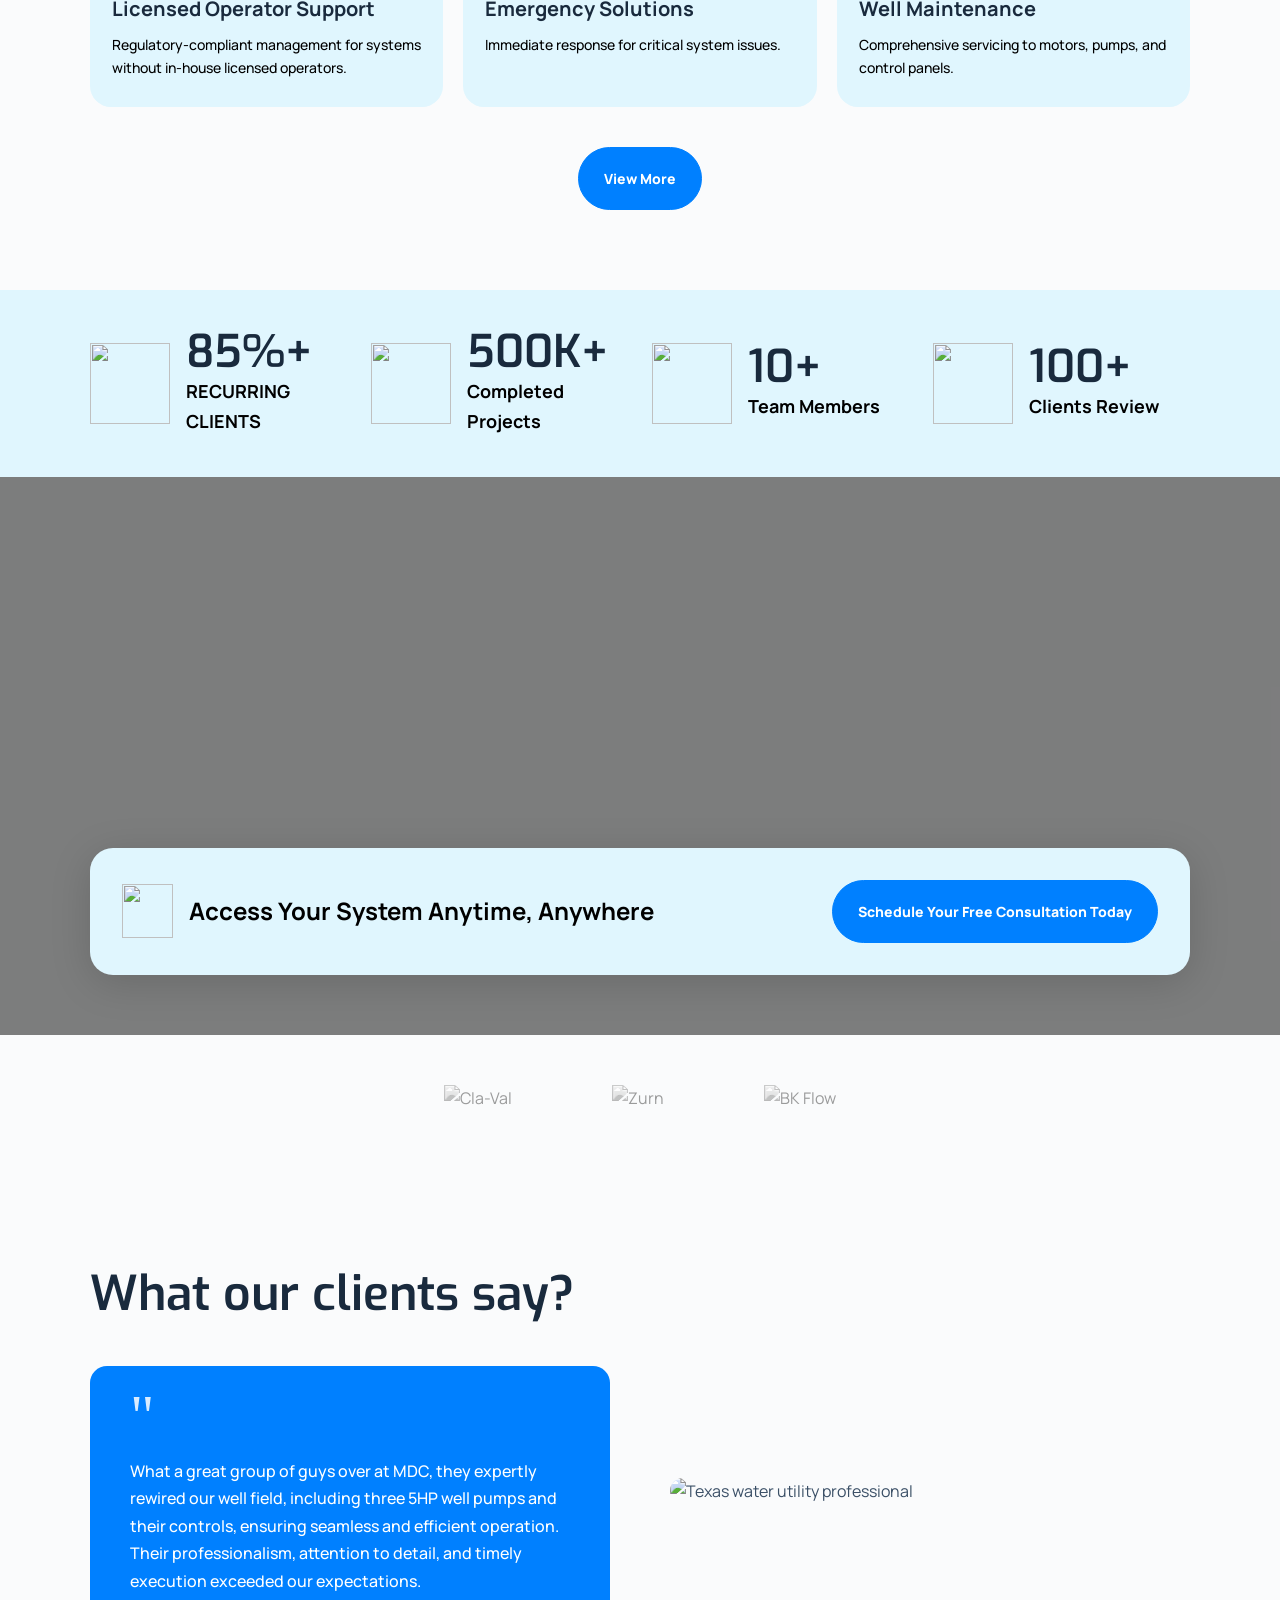
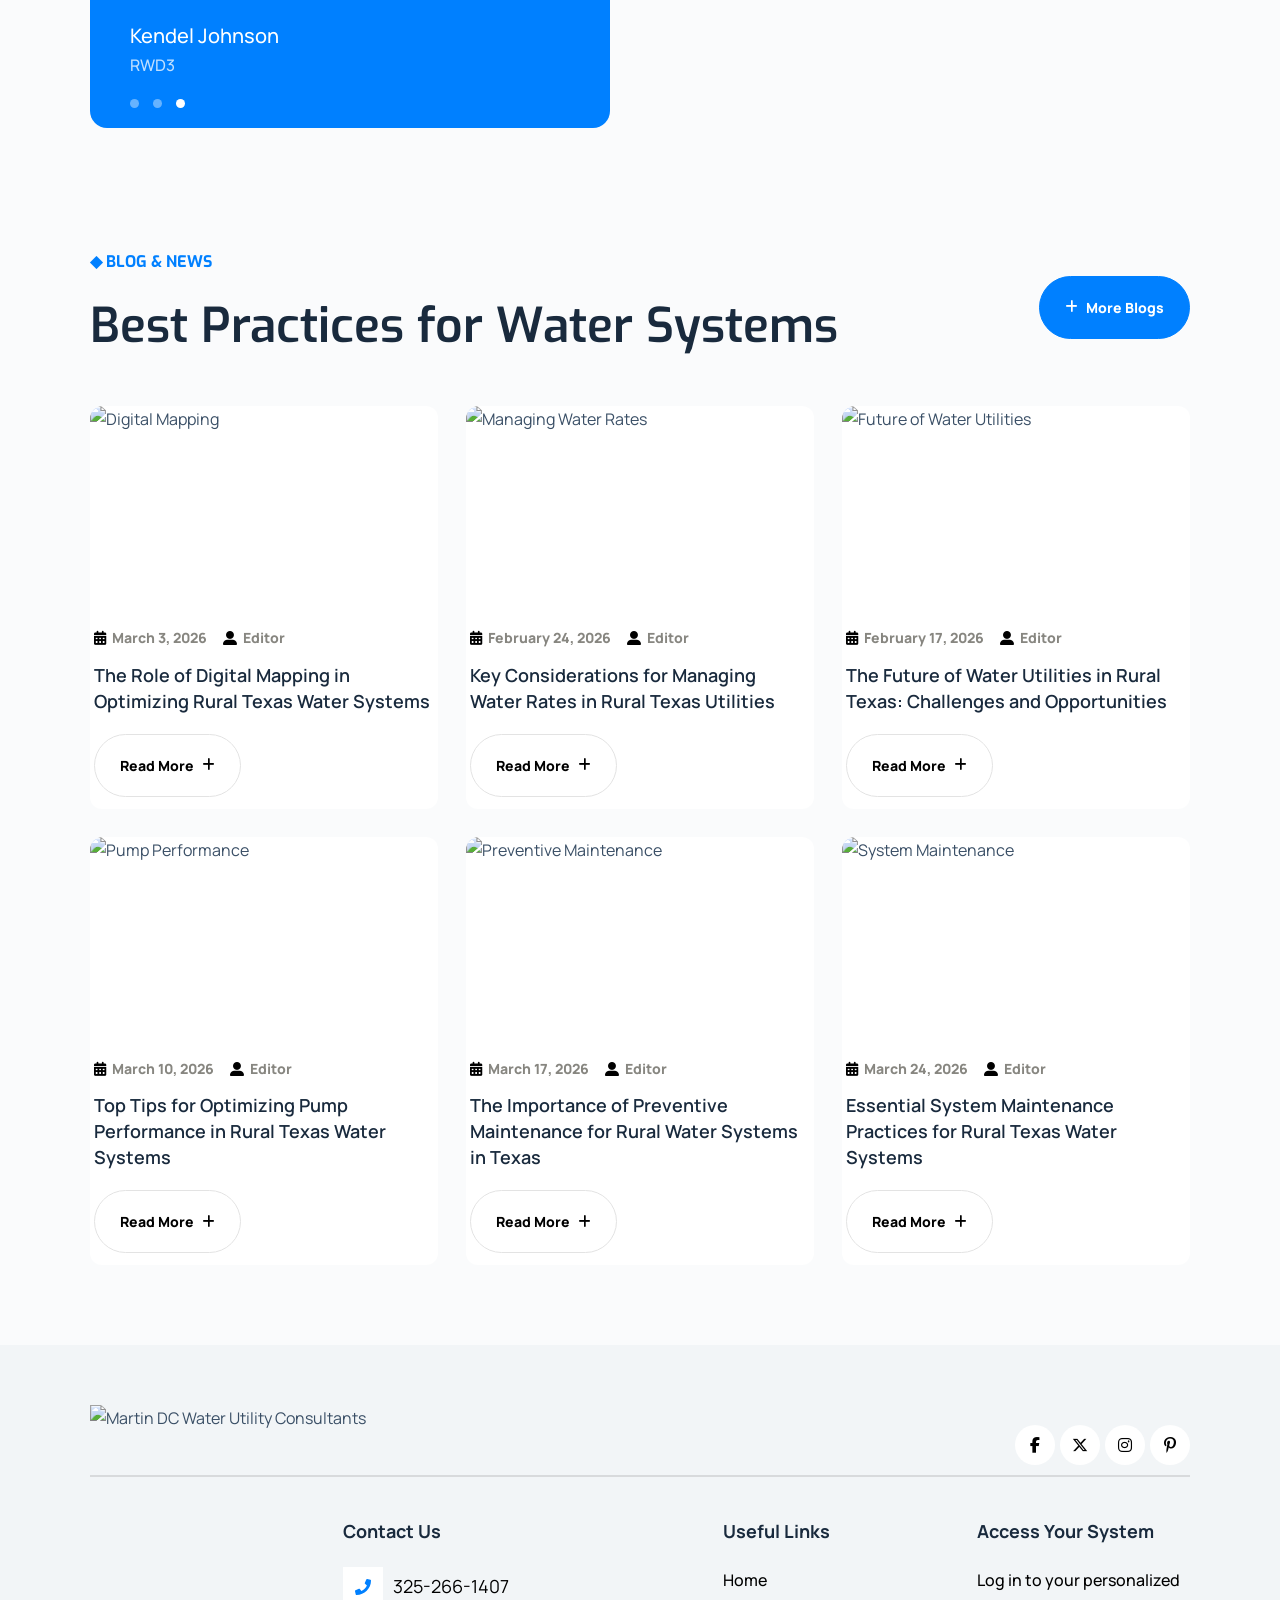
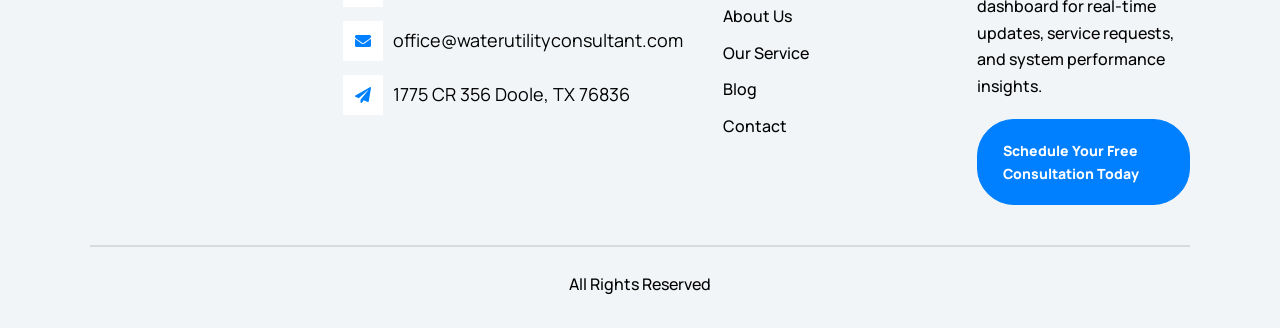
==== commit c21e4ea6: "Update index.html" ====
--- a/index.html
+++ b/index.html
@@ -33,8 +33,9 @@
     .nav-dropdown{position:relative}
     .nav-dropdown>a{display:flex;align-items:center;gap:4px}
     .nav-dropdown>a::after{content:'';border:4px solid transparent;border-top-color:var(--navy);margin-top:2px}
-    .dropdown-menu{display:none;position:absolute;top:calc(100% + 10px);left:50%;transform:translateX(-50%);background:rgba(255,255,255,0.97);border:1px solid #e1e8ed;border-radius:12px;box-shadow:0 10px 40px rgba(0,0,0,0.12);padding:8px 0;min-width:220px;z-index:100}
-    .nav-dropdown:hover .dropdown-menu{display:block}
+    .dropdown-menu{display:block;visibility:hidden;opacity:0;position:absolute;top:calc(100% + 10px);left:50%;transform:translateX(-50%);background:rgba(255,255,255,0.97);border:1px solid #e1e8ed;border-radius:12px;box-shadow:0 10px 40px rgba(0,0,0,0.12);padding:8px 0;min-width:220px;z-index:100;transition:opacity 0.2s ease,visibility 0.2s ease}
+    .nav-dropdown:hover .dropdown-menu{visibility:visible;opacity:1}
+    .nav-dropdown{padding-bottom:8px}
     .dropdown-menu a{display:block;padding:10px 20px;font-size:13px;font-weight:600;color:var(--navy);transition:background .15s}
     .dropdown-menu a:hover{background:var(--blue-light);color:var(--blue)}
     .nav-contact{font-family:'Manrope',sans-serif;font-size:12px;font-weight:700;color:var(--navy);background:var(--nav-pill-bg);border:1px solid var(--nav-pill-border);backdrop-filter:blur(8px);border-radius:50px;padding:8px 18px;transition:background .2s,color .2s;white-space:nowrap}
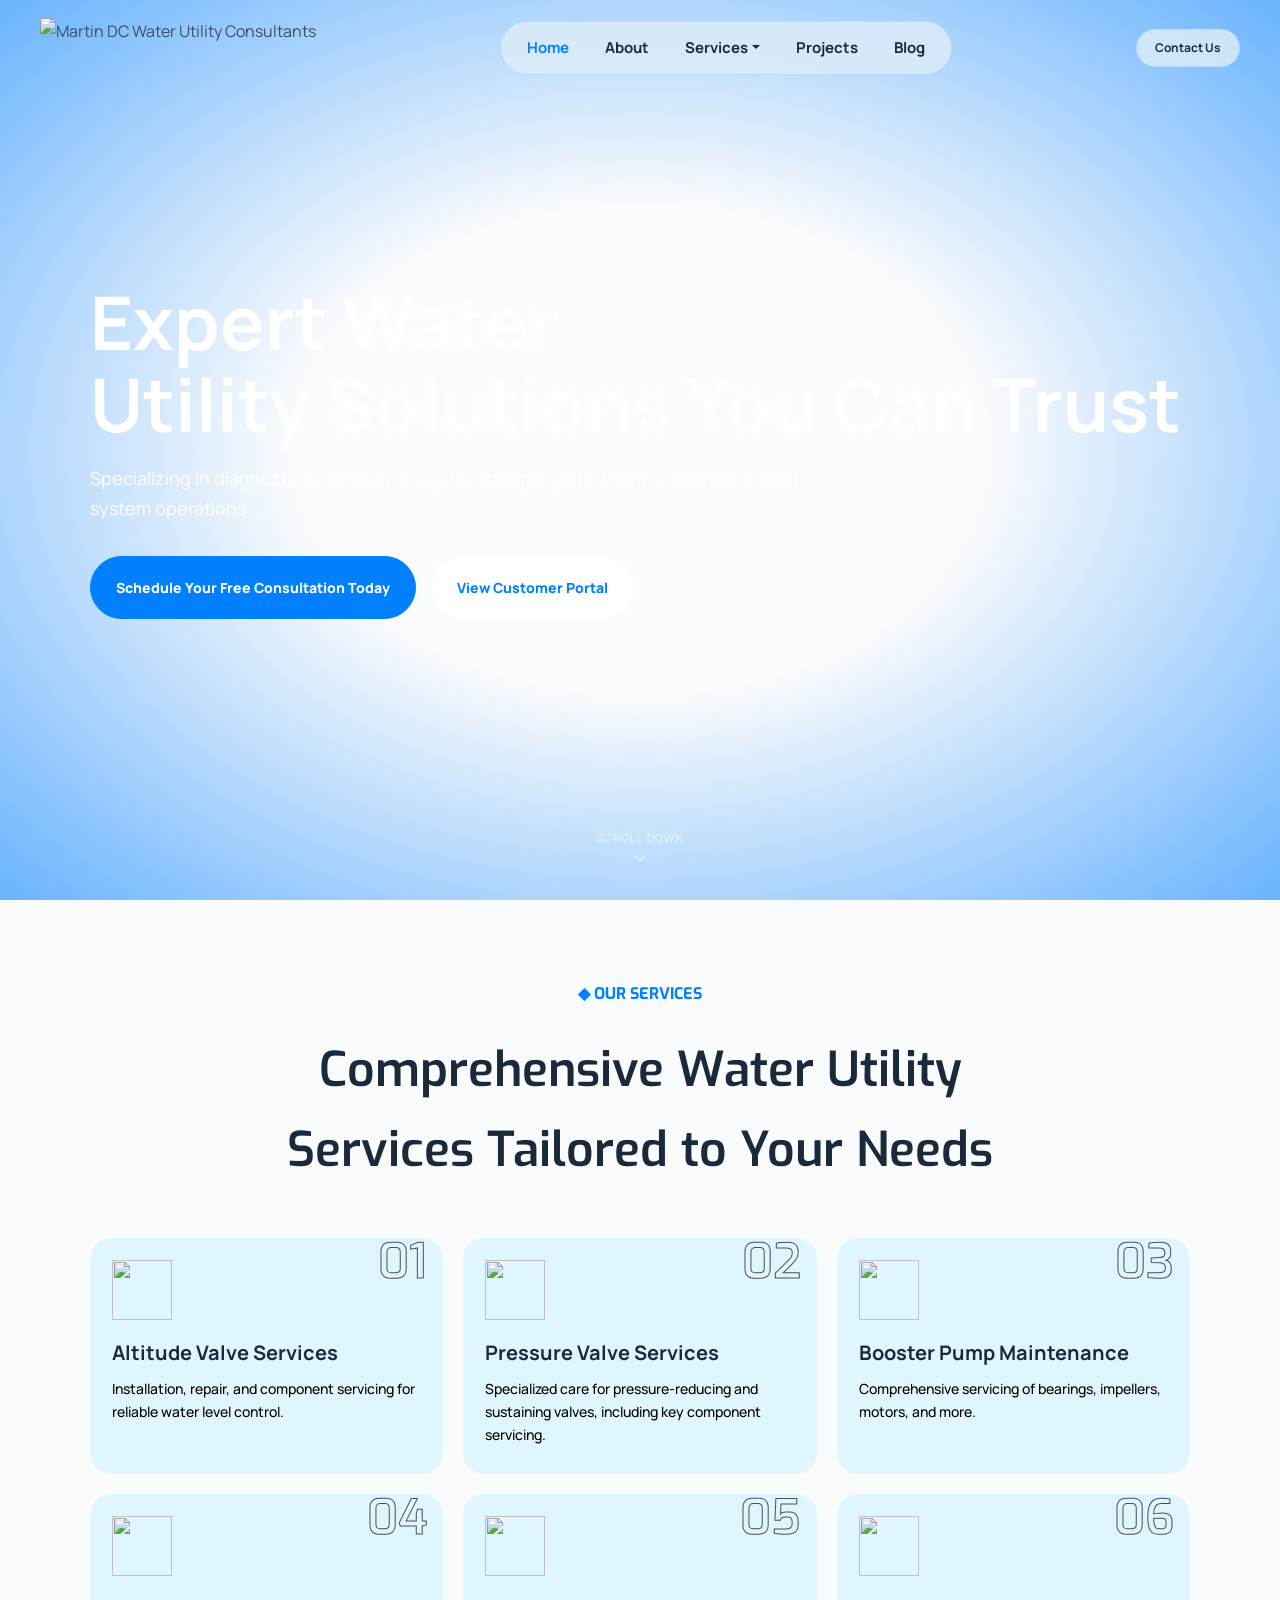
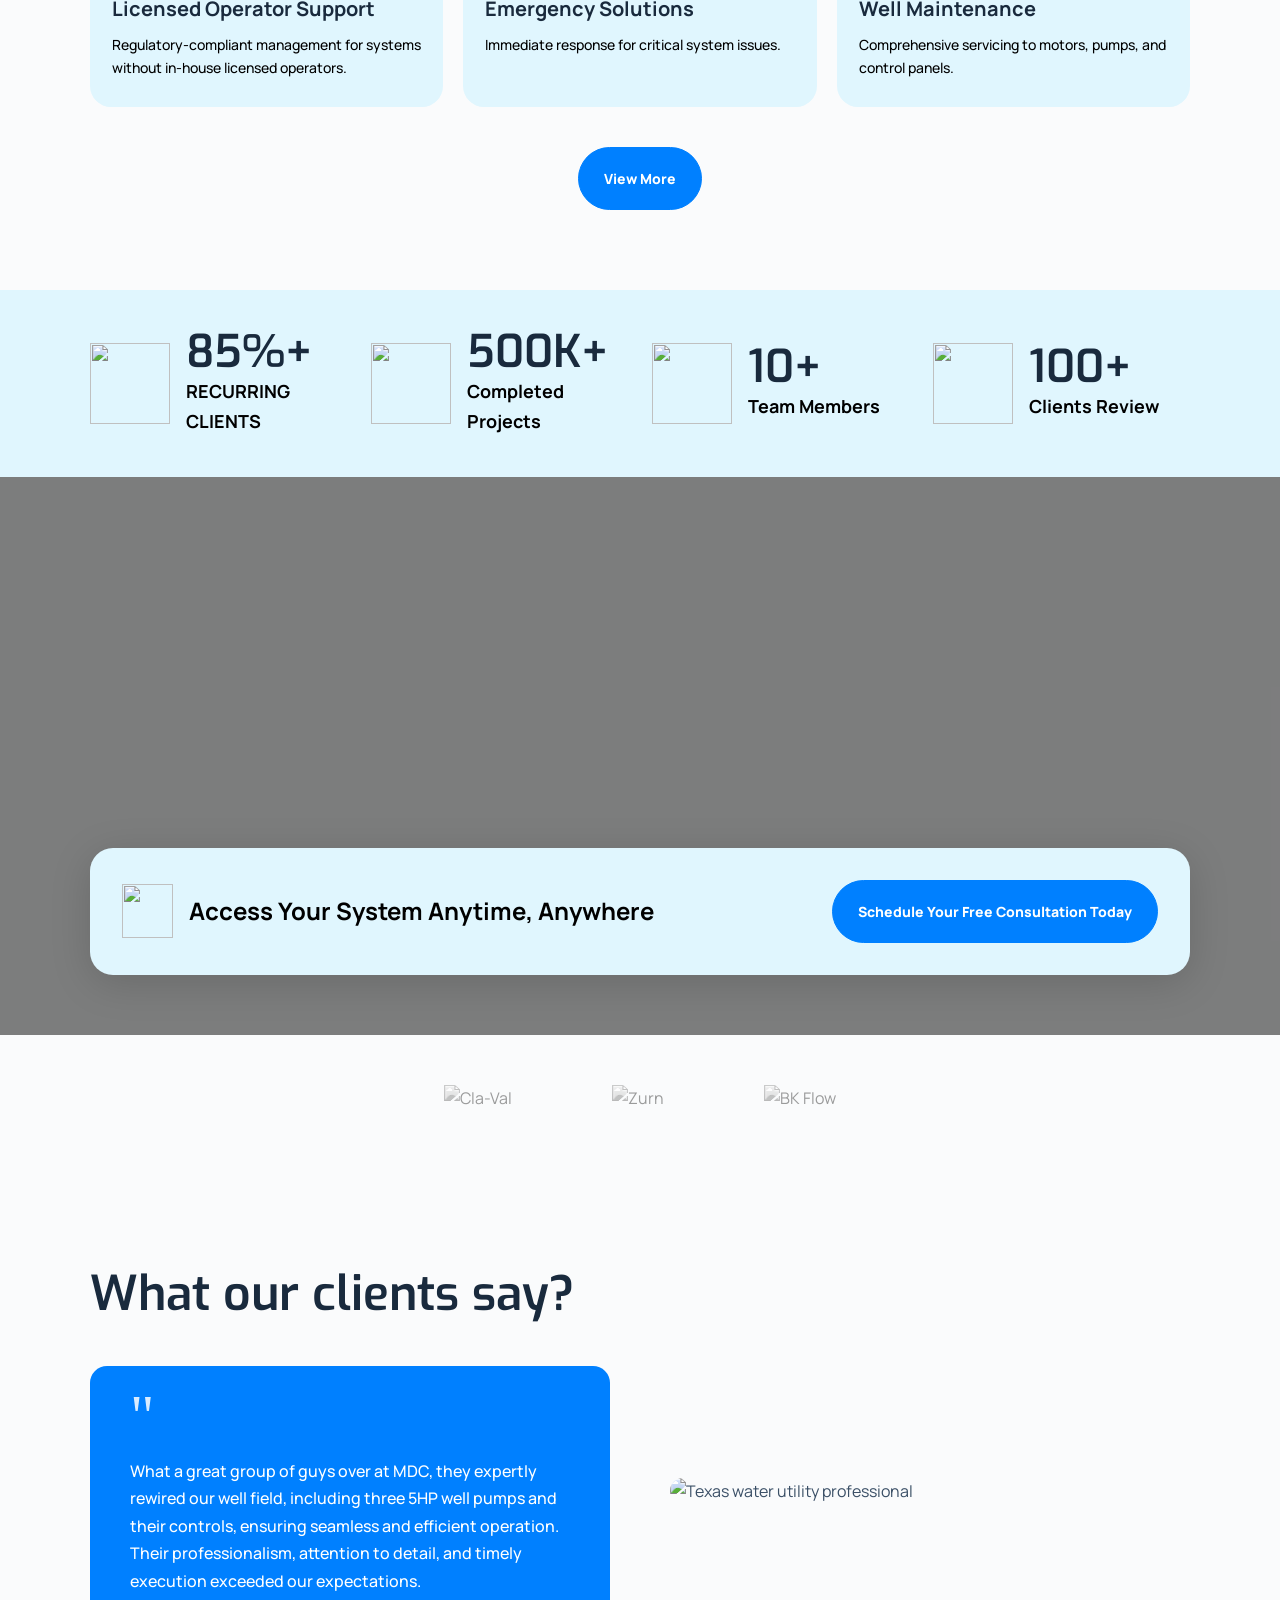
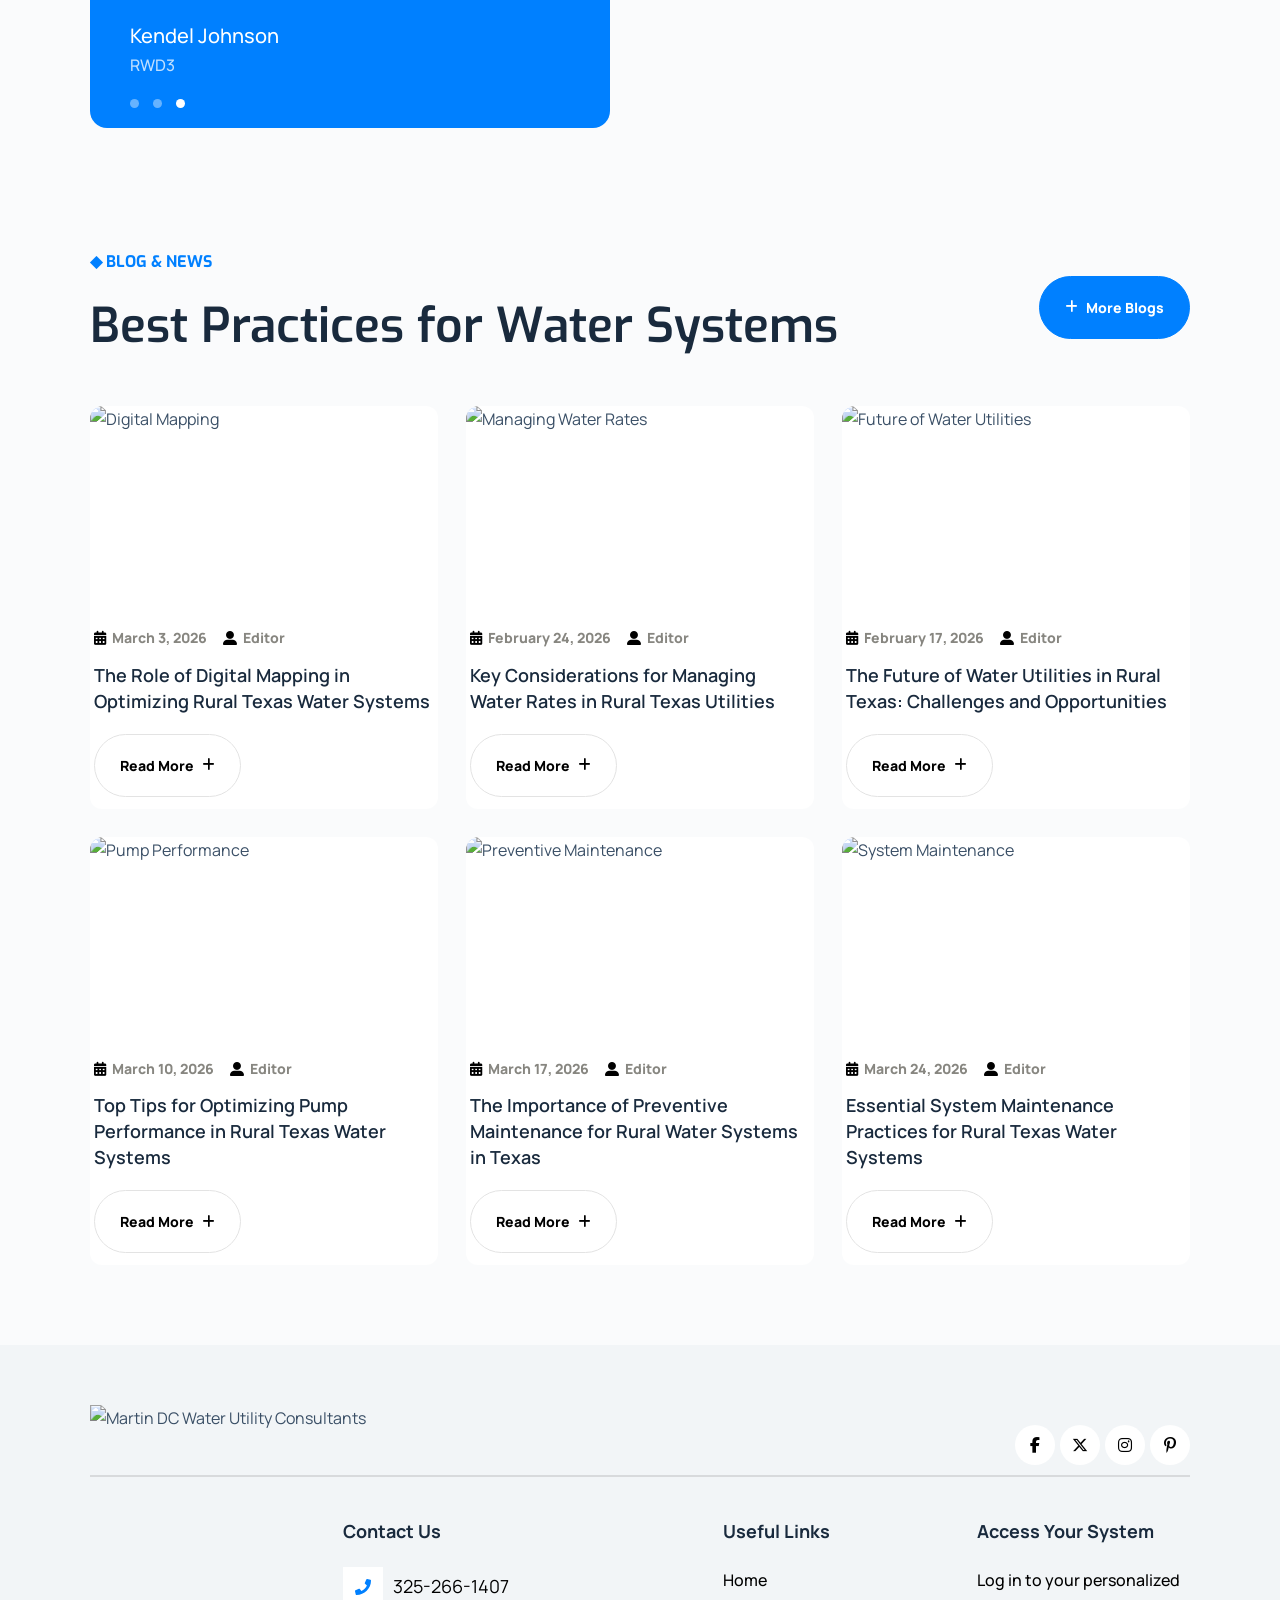
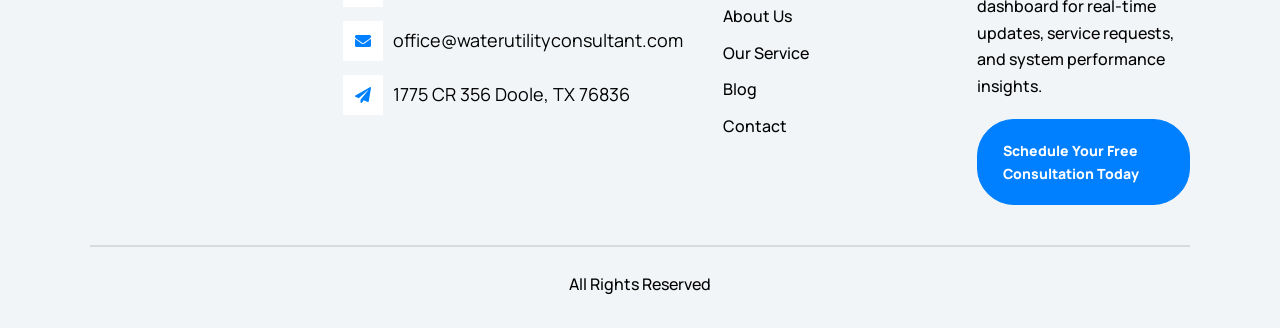
==== commit a14709b2: "Align Nav Update index.html" ====
--- a/index.html
+++ b/index.html
@@ -35,7 +35,7 @@
     .nav-dropdown>a::after{content:'';border:4px solid transparent;border-top-color:var(--navy);margin-top:2px}
     .dropdown-menu{display:block;visibility:hidden;opacity:0;position:absolute;top:calc(100% + 10px);left:50%;transform:translateX(-50%);background:rgba(255,255,255,0.97);border:1px solid #e1e8ed;border-radius:12px;box-shadow:0 10px 40px rgba(0,0,0,0.12);padding:8px 0;min-width:220px;z-index:100;transition:opacity 0.2s ease,visibility 0.2s ease}
     .nav-dropdown:hover .dropdown-menu{visibility:visible;opacity:1}
-    .nav-dropdown{padding-bottom:8px}
+    .nav-dropdown::after{content:'';position:absolute;top:100%;left:0;right:0;height:16px}
     .dropdown-menu a{display:block;padding:10px 20px;font-size:13px;font-weight:600;color:var(--navy);transition:background .15s}
     .dropdown-menu a:hover{background:var(--blue-light);color:var(--blue)}
     .nav-contact{font-family:'Manrope',sans-serif;font-size:12px;font-weight:700;color:var(--navy);background:var(--nav-pill-bg);border:1px solid var(--nav-pill-border);backdrop-filter:blur(8px);border-radius:50px;padding:8px 18px;transition:background .2s,color .2s;white-space:nowrap}
